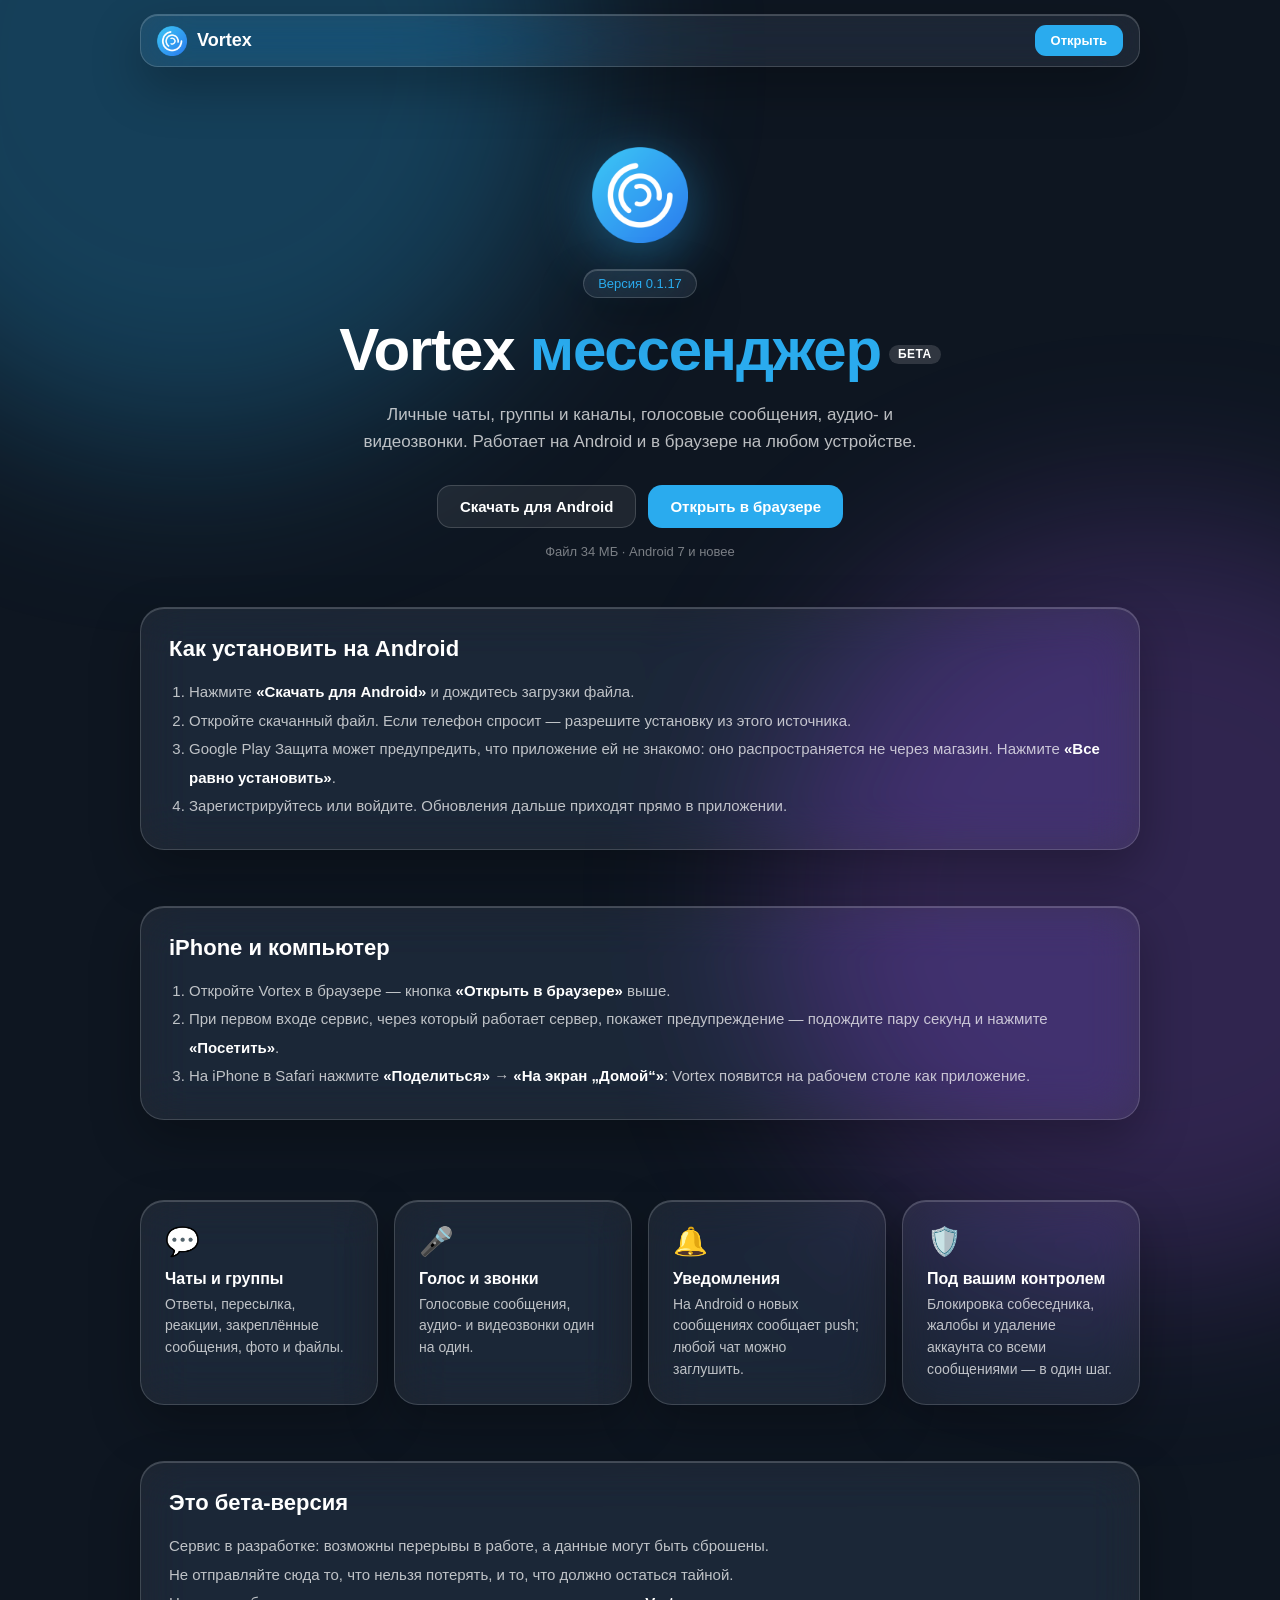
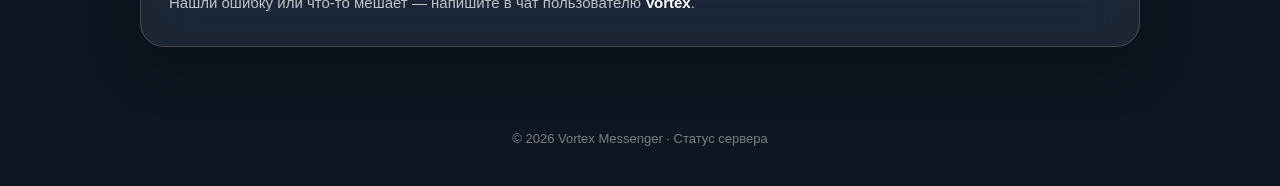
==== index.html @ 45555241 "Vortex 0.1.17" ====
<!DOCTYPE html>
<html lang="ru">
<head>
  <meta charset="UTF-8">
  <meta name="viewport" content="width=device-width, initial-scale=1.0">
  <title>Vortex — мессенджер</title>
  <meta name="description" content="Vortex — мессенджер с чатами, группами, каналами, голосовыми сообщениями и звонками.">
  <meta property="og:title" content="Vortex — мессенджер">
  <meta property="og:description" content="Чаты, группы, каналы, голосовые и звонки. Установите приложение или откройте в браузере.">
  <meta property="og:image" content="icons/Icon-512.png">
  <!-- Served at /info, so every address here is absolute -->
  <link rel="icon" type="image/png" href="favicon.png">
  <link rel="stylesheet" href="landing.css">
  <style>
    .hero img.mark { width: 96px; height: 96px; margin-bottom: 22px; filter: drop-shadow(0 12px 30px rgba(42,171,238,.45)); }
    .beta { display: inline-block; margin-left: 8px; padding: 3px 9px; border-radius: 999px; font-size: 12px; font-weight: 700;
            color: #fff; background: rgba(255,255,255,.14); vertical-align: middle; letter-spacing: .04em; }
  </style>
</head>
<body>
<nav><div class="nav-inner glass">
  <a href="./" class="logo"><img src="icons/Icon-192.png" alt="">Vortex</a>
  <a href="https://vortex-msg.fxtun.ru/" class="btn primary small">Открыть</a>
</div></nav>

<div class="wrap">
  <section class="hero">
    <img class="mark" src="icons/Icon-512.png" alt="">
    <div><div class="tag glass" id="version">Версия 0.1.17</div></div>
    <h1>Vortex <span>мессенджер</span><span class="beta">БЕТА</span></h1>
    <p class="lead">Личные чаты, группы и каналы, голосовые сообщения, аудио- и видеозвонки. Работает на Android и в браузере на любом устройстве.</p>
    <div class="actions">
      <a id="apk" class="btn primary" href="https://github.com/wwwmnl119-eng/vortex-app/releases/latest/download/vortex.apk">Скачать для Android</a>
      <a href="https://vortex-msg.fxtun.ru/" class="btn ghost" id="web">Открыть в браузере</a>
    </div>
    <p class="note" id="note">Файл 34 МБ · Android 7 и новее</p>
  </section>

  <section class="steps glass" id="android">
    <h2>Как установить на Android</h2>
    <ol>
      <li>Нажмите <b>«Скачать для Android»</b> и дождитесь загрузки файла.</li>
      <li>Откройте скачанный файл. Если телефон спросит — разрешите установку из этого источника.</li>
      <li>Google Play Защита может предупредить, что приложение ей не знакомо: оно распространяется не через магазин. Нажмите <b>«Все равно установить»</b>.</li>
      <li>Зарегистрируйтесь или войдите. Обновления дальше приходят прямо в приложении.</li>
    </ol>
  </section>

  <section class="steps glass" id="ios">
    <h2>iPhone и компьютер</h2>
    <ol>
      <li>Откройте Vortex в браузере — кнопка <b>«Открыть в браузере»</b> выше.</li>
      <li>При первом входе сервис, через который работает сервер, покажет предупреждение — подождите пару секунд и нажмите <b>«Посетить»</b>.</li>
      <li>На iPhone в Safari нажмите <b>«Поделиться»</b> → <b>«На экран „Домой“»</b>: Vortex появится на рабочем столе как приложение.</li>
    </ol>
  </section>

  <section class="grid">
    <div class="card glass"><div class="ico">💬</div><h3>Чаты и группы</h3><p>Ответы, пересылка, реакции, закреплённые сообщения, фото и файлы.</p></div>
    <div class="card glass"><div class="ico">🎤</div><h3>Голос и звонки</h3><p>Голосовые сообщения, аудио- и видеозвонки один на один.</p></div>
    <div class="card glass"><div class="ico">🔔</div><h3>Уведомления</h3><p>На Android о новых сообщениях сообщает push; любой чат можно заглушить.</p></div>
    <div class="card glass"><div class="ico">🛡️</div><h3>Под вашим контролем</h3><p>Блокировка собеседника, жалобы и удаление аккаунта со всеми сообщениями — в один шаг.</p></div>
  </section>

  <section class="steps glass">
    <h2>Это бета-версия</h2>
    <ol style="list-style: none; padding-left: 0;">
      <li>Сервис в разработке: возможны перерывы в работе, а данные могут быть сброшены.</li>
      <li>Не отправляйте сюда то, что нельзя потерять, и то, что должно остаться тайной.</li>
      <li>Нашли ошибку или что-то мешает — напишите в чат пользователю <b>Vortex</b>.</li>
    </ol>
  </section>
</div>

<footer><div class="wrap"><p>© 2026 Vortex Messenger · <a href="status.html" style="color: inherit;">Статус сервера</a></p></div></footer>

<script>
  

  // Whoever is not on Android gets the browser version as the main button
  if (!/Android/i.test(navigator.userAgent)) {
    document.getElementById('web').className = 'btn primary';
    document.getElementById('apk').className = 'btn ghost';
  }
</script>
</body>
</html>
---- landing.css ----
* { margin: 0; padding: 0; box-sizing: border-box; }
:root { --blue: #2AABEE; --green: #4DCA88; --bg: #0E1621; --text: rgba(255,255,255,.72); --glass: rgba(255,255,255,.07); --edge: rgba(255,255,255,.16); }
body { font-family: -apple-system, 'Segoe UI', Roboto, sans-serif; background: var(--bg); color: #fff; min-height: 100vh; overflow-x: hidden; }
/* Soft colour blobs behind the glass panels */
body::before, body::after { content: ''; position: fixed; width: 60vmax; height: 60vmax; border-radius: 50%; filter: blur(90px); z-index: 0; pointer-events: none; }
body::before { top: -25vmax; left: -15vmax; background: rgba(42,171,238,.28); }
body::after { bottom: -30vmax; right: -20vmax; background: rgba(171,92,247,.22); }
a { color: inherit; text-decoration: none; }
.wrap { max-width: 1040px; margin: 0 auto; padding: 0 20px; position: relative; z-index: 1; }
.glass { background: var(--glass); border: 1px solid var(--edge); border-radius: 24px; backdrop-filter: blur(24px) saturate(160%); -webkit-backdrop-filter: blur(24px) saturate(160%); box-shadow: inset 0 1px 0 rgba(255,255,255,.18), 0 20px 50px rgba(0,0,0,.28); }
nav { position: sticky; top: 14px; z-index: 10; margin: 14px auto 0; max-width: 1040px; padding: 0 20px; }
.nav-inner { display: flex; align-items: center; justify-content: space-between; gap: 12px; padding: 10px 16px; border-radius: 18px; }
.logo { display: flex; align-items: center; gap: 10px; font-weight: 700; font-size: 18px; }
.logo img { width: 30px; height: 30px; }
.links { display: flex; gap: 20px; font-size: 14px; color: var(--text); }
.links a:hover, .links a.active { color: #fff; }
.btn { display: inline-flex; align-items: center; gap: 8px; padding: 12px 22px; border-radius: 14px; font-weight: 600; font-size: 15px; transition: transform .15s; }
.btn:hover { transform: translateY(-2px); }
.btn.primary { background: var(--blue); color: #fff; }
.btn.ghost { background: var(--glass); border: 1px solid var(--edge); }
.btn.small { padding: 8px 16px; font-size: 13px; border-radius: 11px; }
.btn[aria-disabled="true"] { opacity: .5; pointer-events: none; }
.hero { padding: 80px 0 48px; text-align: center; }
.tag { display: inline-block; padding: 6px 14px; border-radius: 999px; font-size: 13px; color: var(--blue); margin-bottom: 20px; }
h1 { font-size: clamp(34px, 6vw, 60px); line-height: 1.08; font-weight: 800; letter-spacing: -.02em; margin-bottom: 18px; }
h1 span { color: var(--blue); }
.lead { color: var(--text); font-size: 17px; line-height: 1.6; max-width: 560px; margin: 0 auto 30px; }
.actions { display: flex; gap: 12px; justify-content: center; flex-wrap: wrap; }
.note { color: rgba(255,255,255,.45); font-size: 13px; margin-top: 16px; }
.grid { display: grid; grid-template-columns: repeat(auto-fit, minmax(230px, 1fr)); gap: 16px; padding: 24px 0 56px; }
.card { padding: 24px; }
.card .ico { font-size: 28px; margin-bottom: 12px; }
.card h3 { font-size: 16px; margin-bottom: 6px; }
.card p { color: var(--text); font-size: 14px; line-height: 1.55; }
.steps { padding: 28px; margin-bottom: 56px; }
.steps h2 { font-size: 22px; margin-bottom: 16px; }
.steps ol { padding-left: 20px; color: var(--text); line-height: 1.9; font-size: 15px; }
.steps b { color: #fff; }
footer { padding: 28px 0 40px; text-align: center; color: rgba(255,255,255,.45); font-size: 13px; }
footer .links { justify-content: center; margin-bottom: 10px; }
@media (max-width: 640px) { nav .links { display: none; } .hero { padding-top: 56px; } }
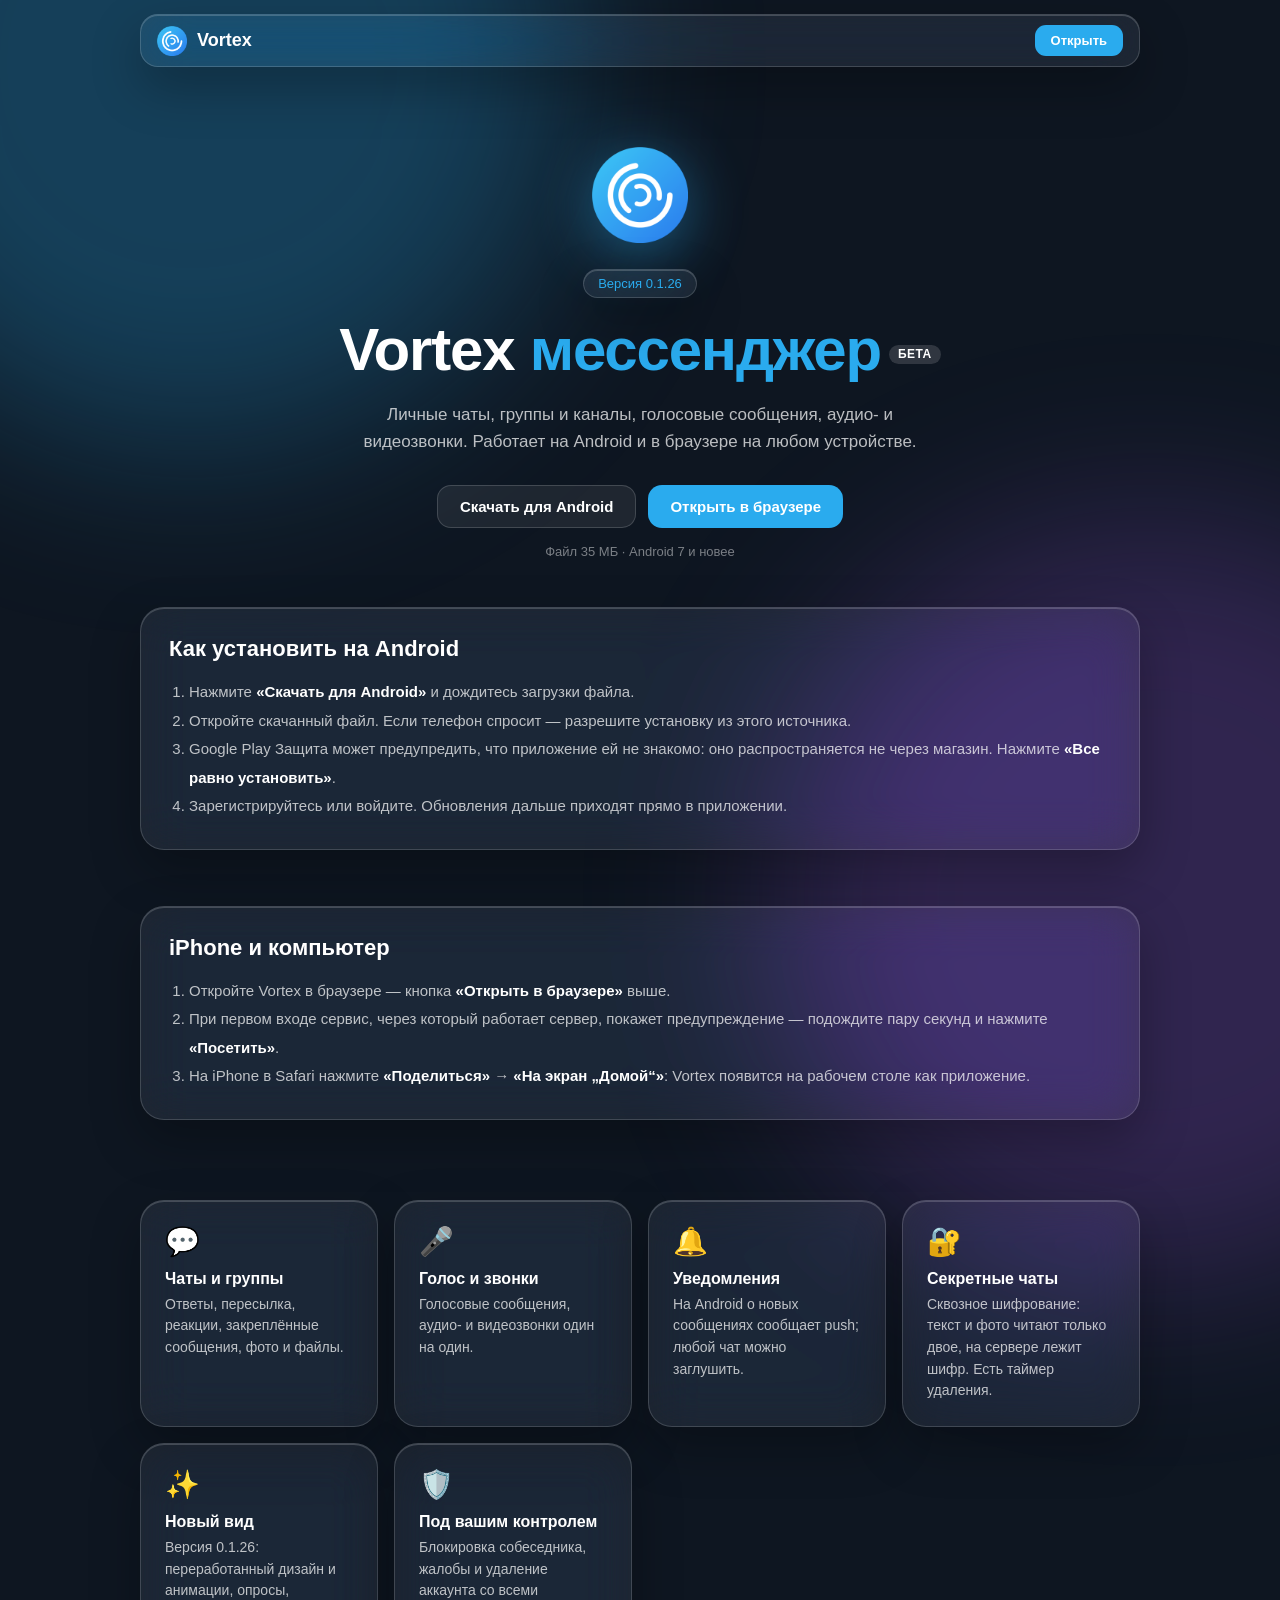
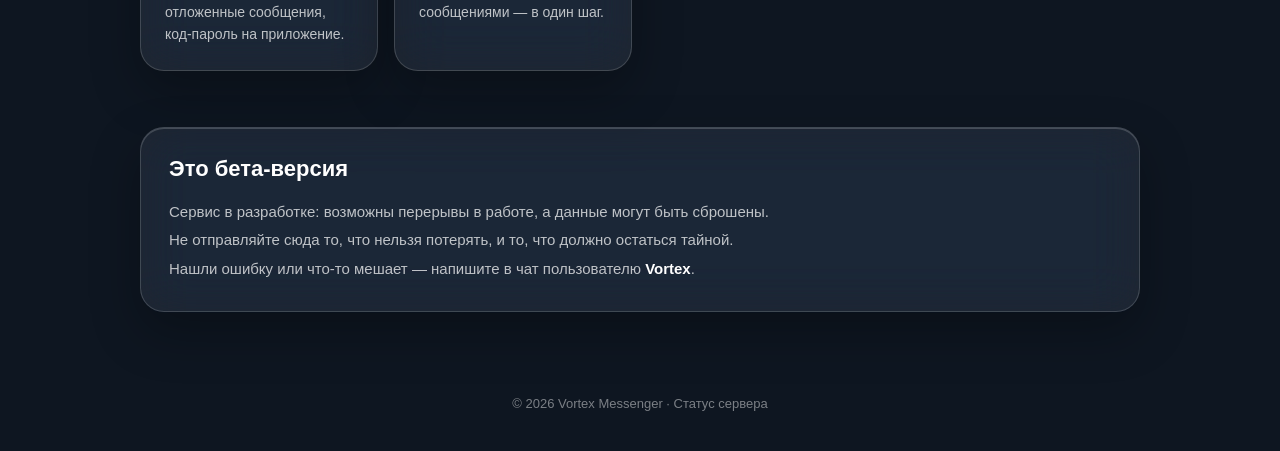
==== commit 4b5b9de8: "Vortex 0.1.26" ====
--- a/index.html
+++ b/index.html
@@ -26,14 +26,14 @@
 <div class="wrap">
   <section class="hero">
     <img class="mark" src="icons/Icon-512.png" alt="">
-    <div><div class="tag glass" id="version">Версия 0.1.17</div></div>
+    <div><div class="tag glass" id="version">Версия 0.1.26</div></div>
     <h1>Vortex <span>мессенджер</span><span class="beta">БЕТА</span></h1>
     <p class="lead">Личные чаты, группы и каналы, голосовые сообщения, аудио- и видеозвонки. Работает на Android и в браузере на любом устройстве.</p>
     <div class="actions">
       <a id="apk" class="btn primary" href="https://github.com/wwwmnl119-eng/vortex-app/releases/latest/download/vortex.apk">Скачать для Android</a>
       <a href="https://vortex-msg.fxtun.ru/" class="btn ghost" id="web">Открыть в браузере</a>
     </div>
-    <p class="note" id="note">Файл 34 МБ · Android 7 и новее</p>
+    <p class="note" id="note">Файл 35 МБ · Android 7 и новее</p>
   </section>
 
   <section class="steps glass" id="android">
@@ -59,6 +59,8 @@
     <div class="card glass"><div class="ico">💬</div><h3>Чаты и группы</h3><p>Ответы, пересылка, реакции, закреплённые сообщения, фото и файлы.</p></div>
     <div class="card glass"><div class="ico">🎤</div><h3>Голос и звонки</h3><p>Голосовые сообщения, аудио- и видеозвонки один на один.</p></div>
     <div class="card glass"><div class="ico">🔔</div><h3>Уведомления</h3><p>На Android о новых сообщениях сообщает push; любой чат можно заглушить.</p></div>
+    <div class="card glass"><div class="ico">🔐</div><h3>Секретные чаты</h3><p>Сквозное шифрование: текст и фото читают только двое, на сервере лежит шифр. Есть таймер удаления.</p></div>
+    <div class="card glass"><div class="ico">✨</div><h3>Новый вид</h3><p>Версия 0.1.26: переработанный дизайн и анимации, опросы, отложенные сообщения, код-пароль на приложение.</p></div>
     <div class="card glass"><div class="ico">🛡️</div><h3>Под вашим контролем</h3><p>Блокировка собеседника, жалобы и удаление аккаунта со всеми сообщениями — в один шаг.</p></div>
   </section>
 
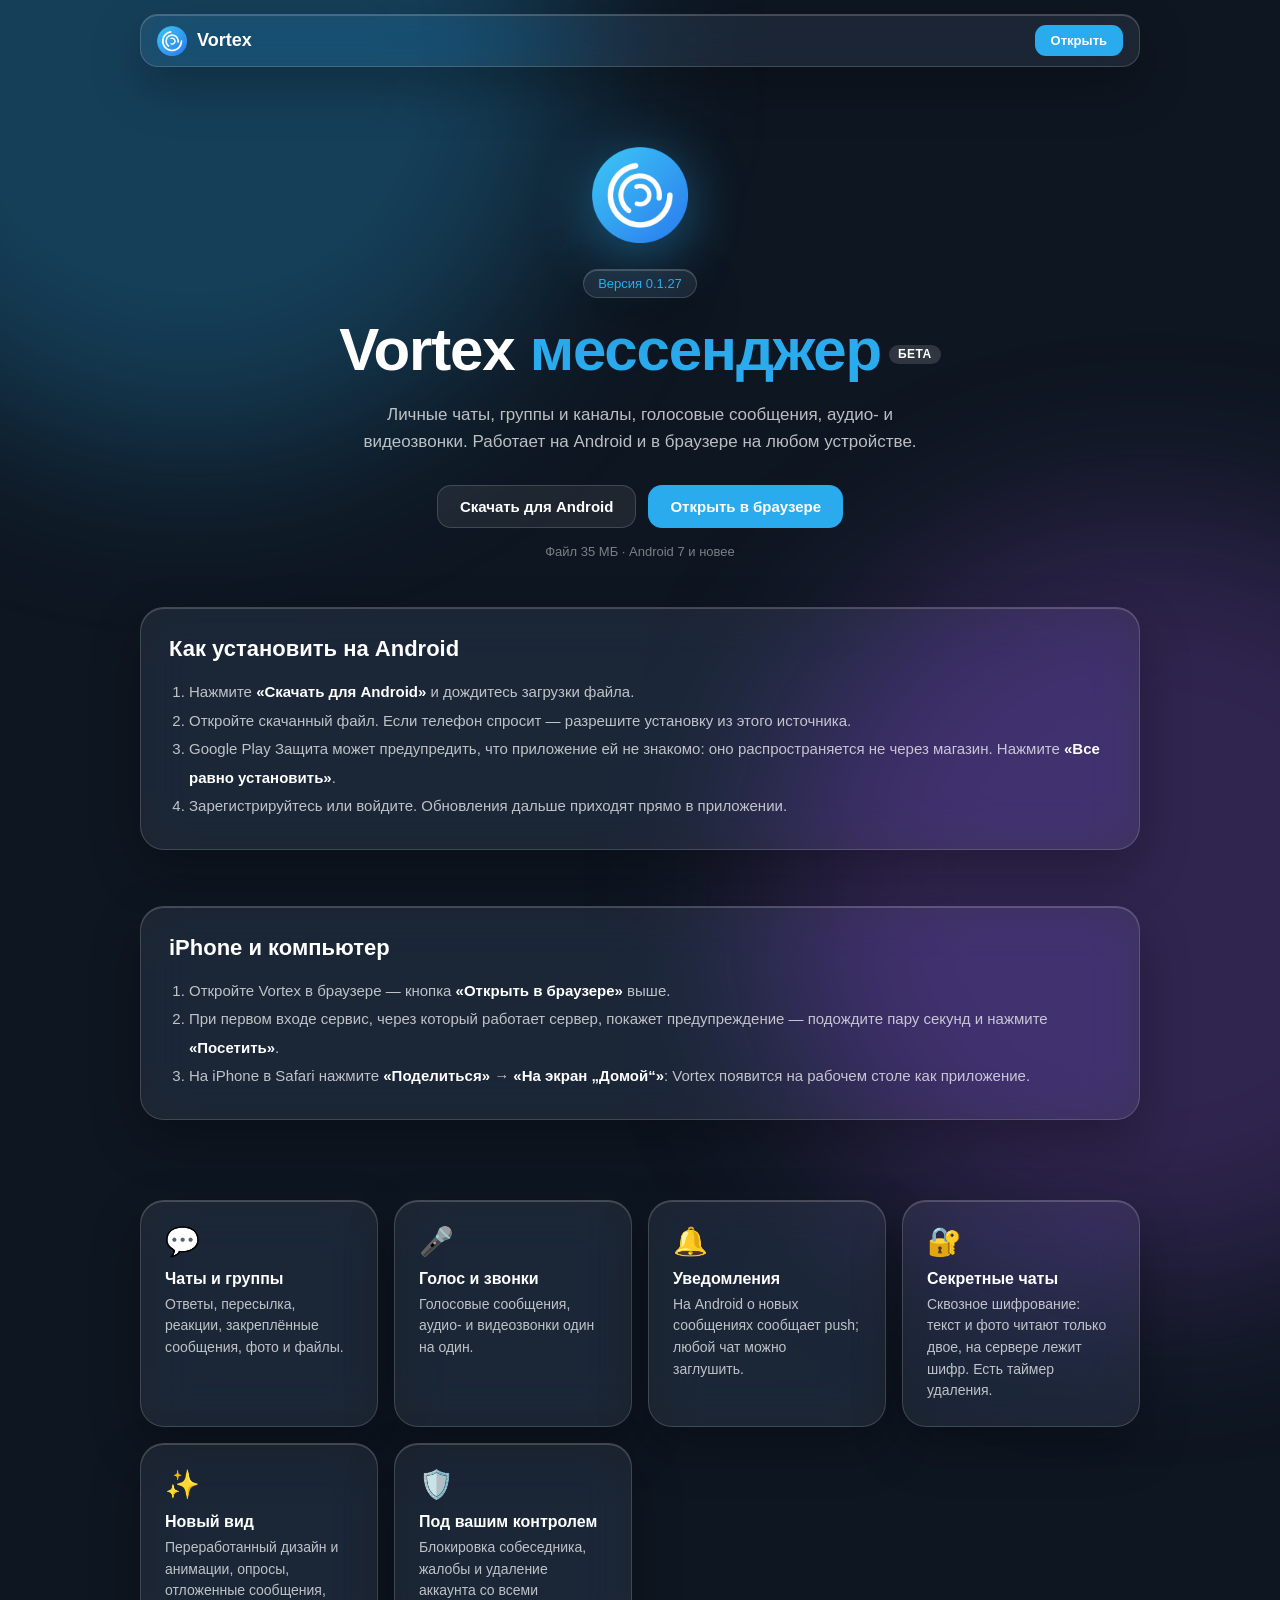
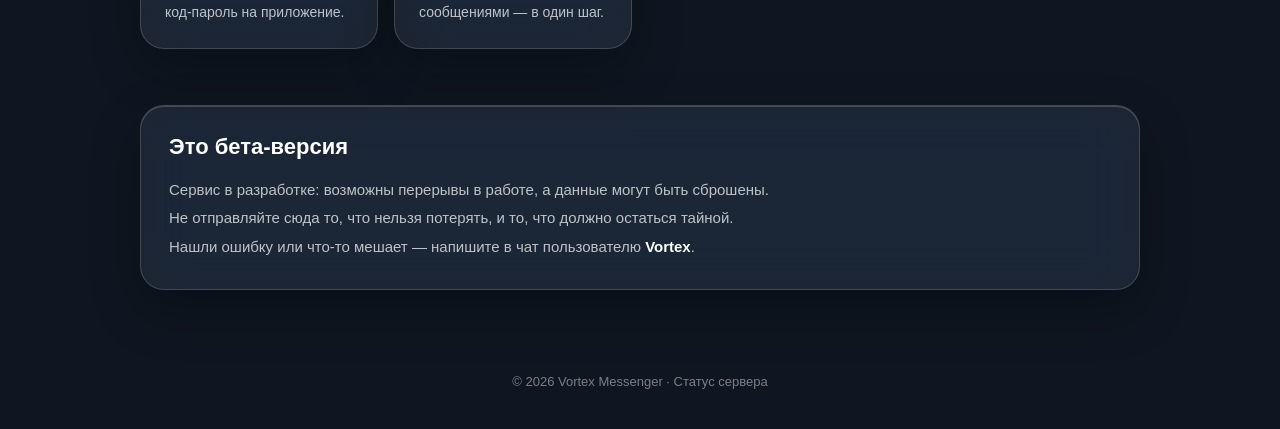
==== commit 69654ad1: "Vortex 0.1.27" ====
--- a/index.html
+++ b/index.html
@@ -26,7 +26,7 @@
 <div class="wrap">
   <section class="hero">
     <img class="mark" src="icons/Icon-512.png" alt="">
-    <div><div class="tag glass" id="version">Версия 0.1.26</div></div>
+    <div><div class="tag glass" id="version">Версия 0.1.27</div></div>
     <h1>Vortex <span>мессенджер</span><span class="beta">БЕТА</span></h1>
     <p class="lead">Личные чаты, группы и каналы, голосовые сообщения, аудио- и видеозвонки. Работает на Android и в браузере на любом устройстве.</p>
     <div class="actions">
@@ -60,7 +60,7 @@
     <div class="card glass"><div class="ico">🎤</div><h3>Голос и звонки</h3><p>Голосовые сообщения, аудио- и видеозвонки один на один.</p></div>
     <div class="card glass"><div class="ico">🔔</div><h3>Уведомления</h3><p>На Android о новых сообщениях сообщает push; любой чат можно заглушить.</p></div>
     <div class="card glass"><div class="ico">🔐</div><h3>Секретные чаты</h3><p>Сквозное шифрование: текст и фото читают только двое, на сервере лежит шифр. Есть таймер удаления.</p></div>
-    <div class="card glass"><div class="ico">✨</div><h3>Новый вид</h3><p>Версия 0.1.26: переработанный дизайн и анимации, опросы, отложенные сообщения, код-пароль на приложение.</p></div>
+    <div class="card glass"><div class="ico">✨</div><h3>Новый вид</h3><p>Переработанный дизайн и анимации, опросы, отложенные сообщения, код-пароль на приложение.</p></div>
     <div class="card glass"><div class="ico">🛡️</div><h3>Под вашим контролем</h3><p>Блокировка собеседника, жалобы и удаление аккаунта со всеми сообщениями — в один шаг.</p></div>
   </section>
 
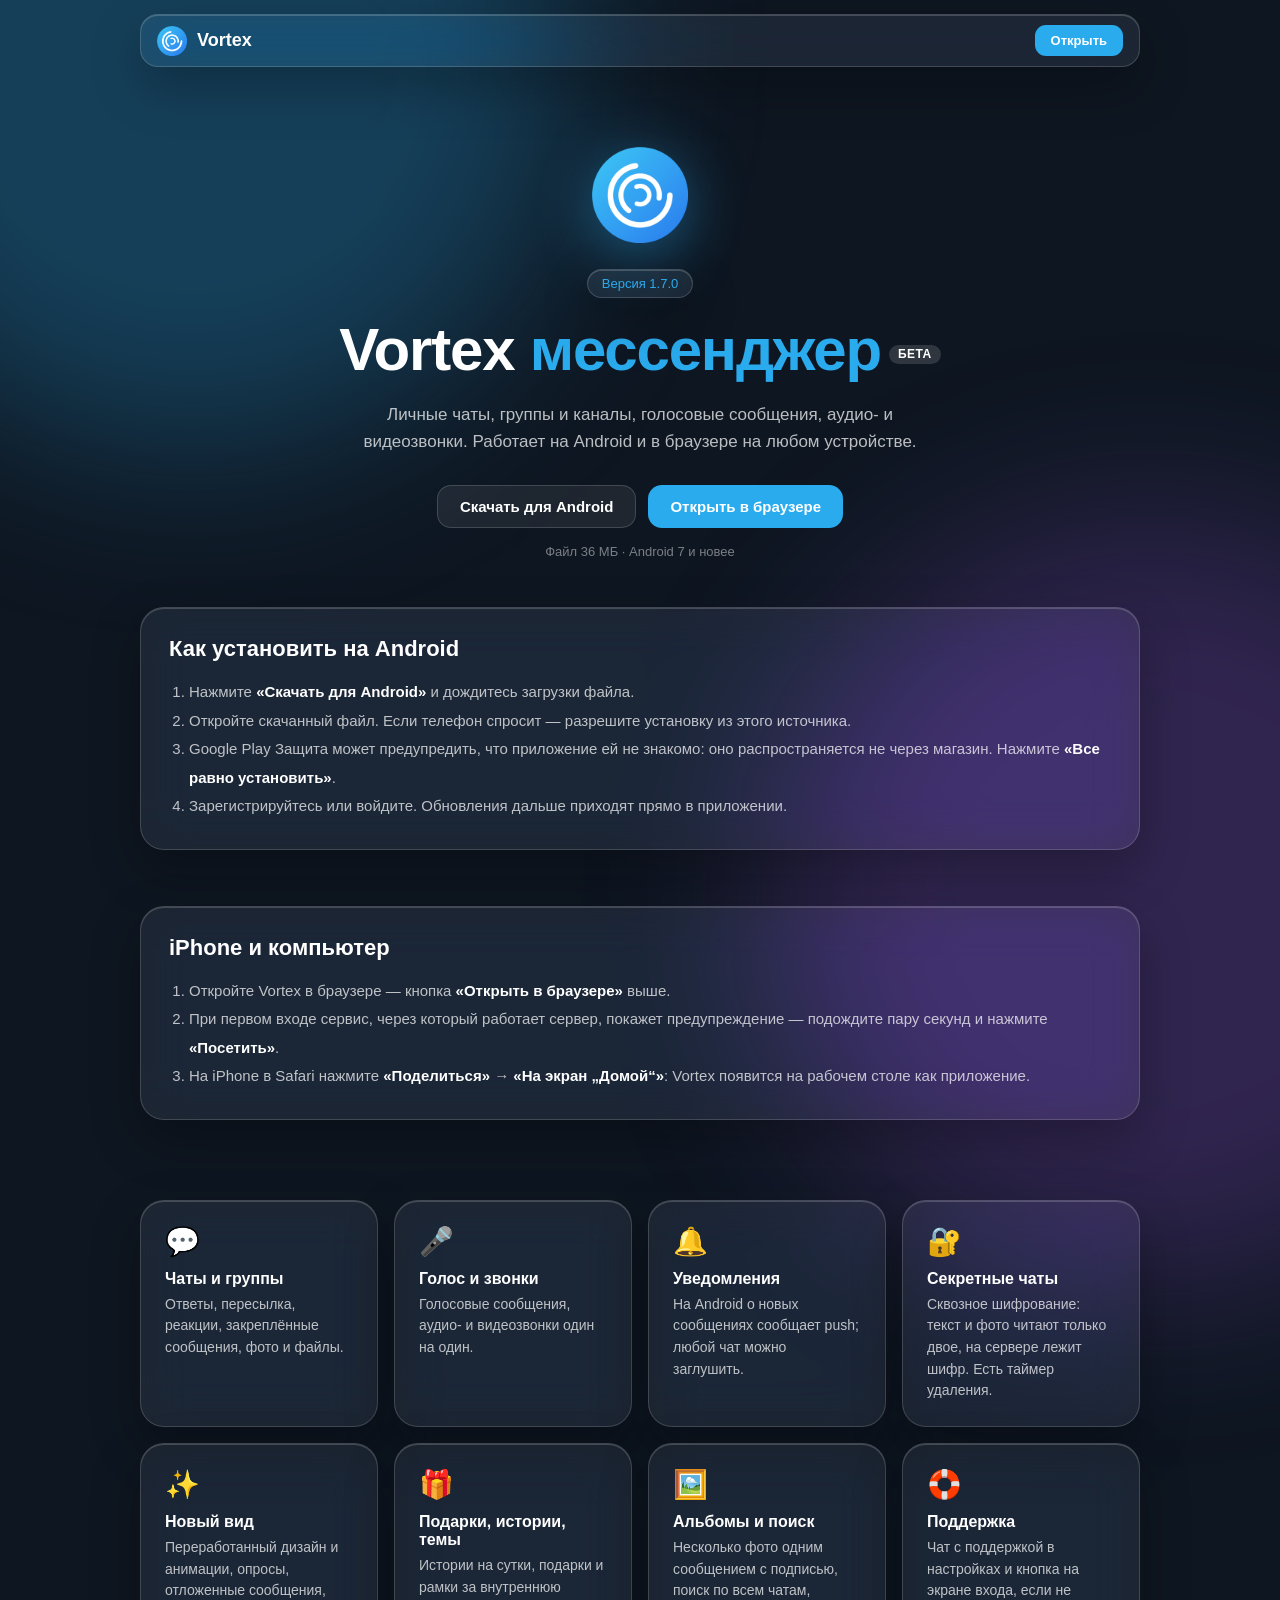
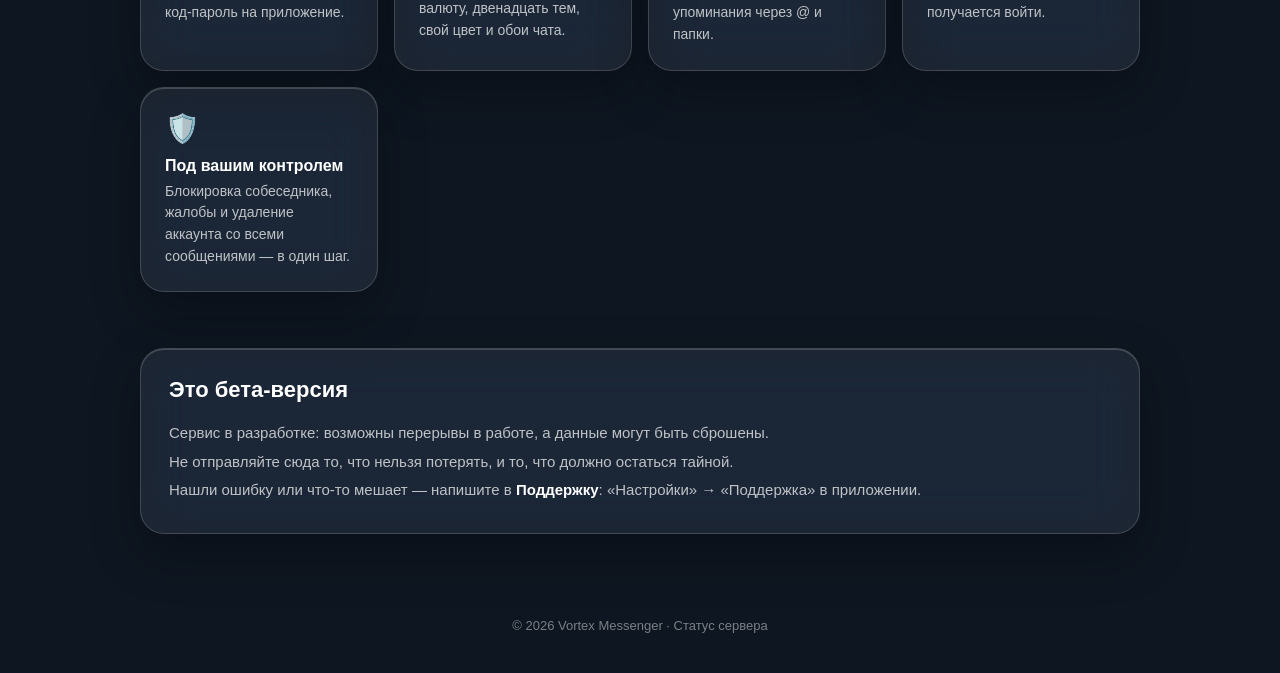
==== commit 40283eda: "Vortex 1.7.0" ====
--- a/index.html
+++ b/index.html
@@ -26,14 +26,14 @@
 <div class="wrap">
   <section class="hero">
     <img class="mark" src="icons/Icon-512.png" alt="">
-    <div><div class="tag glass" id="version">Версия 0.1.27</div></div>
+    <div><div class="tag glass" id="version">Версия 1.7.0</div></div>
     <h1>Vortex <span>мессенджер</span><span class="beta">БЕТА</span></h1>
     <p class="lead">Личные чаты, группы и каналы, голосовые сообщения, аудио- и видеозвонки. Работает на Android и в браузере на любом устройстве.</p>
     <div class="actions">
       <a id="apk" class="btn primary" href="https://github.com/wwwmnl119-eng/vortex-app/releases/latest/download/vortex.apk">Скачать для Android</a>
       <a href="https://vortex-msg.fxtun.ru/" class="btn ghost" id="web">Открыть в браузере</a>
     </div>
-    <p class="note" id="note">Файл 35 МБ · Android 7 и новее</p>
+    <p class="note" id="note">Файл 36 МБ · Android 7 и новее</p>
   </section>
 
   <section class="steps glass" id="android">
@@ -61,6 +61,9 @@
     <div class="card glass"><div class="ico">🔔</div><h3>Уведомления</h3><p>На Android о новых сообщениях сообщает push; любой чат можно заглушить.</p></div>
     <div class="card glass"><div class="ico">🔐</div><h3>Секретные чаты</h3><p>Сквозное шифрование: текст и фото читают только двое, на сервере лежит шифр. Есть таймер удаления.</p></div>
     <div class="card glass"><div class="ico">✨</div><h3>Новый вид</h3><p>Переработанный дизайн и анимации, опросы, отложенные сообщения, код-пароль на приложение.</p></div>
+    <div class="card glass"><div class="ico">🎁</div><h3>Подарки, истории, темы</h3><p>Истории на сутки, подарки и рамки за внутреннюю валюту, двенадцать тем, свой цвет и обои чата.</p></div>
+    <div class="card glass"><div class="ico">🖼️</div><h3>Альбомы и поиск</h3><p>Несколько фото одним сообщением с подписью, поиск по всем чатам, упоминания через @ и папки.</p></div>
+    <div class="card glass"><div class="ico">🛟</div><h3>Поддержка</h3><p>Чат с поддержкой в настройках и кнопка на экране входа, если не получается войти.</p></div>
     <div class="card glass"><div class="ico">🛡️</div><h3>Под вашим контролем</h3><p>Блокировка собеседника, жалобы и удаление аккаунта со всеми сообщениями — в один шаг.</p></div>
   </section>
 
@@ -69,7 +72,7 @@
     <ol style="list-style: none; padding-left: 0;">
       <li>Сервис в разработке: возможны перерывы в работе, а данные могут быть сброшены.</li>
       <li>Не отправляйте сюда то, что нельзя потерять, и то, что должно остаться тайной.</li>
-      <li>Нашли ошибку или что-то мешает — напишите в чат пользователю <b>Vortex</b>.</li>
+      <li>Нашли ошибку или что-то мешает — напишите в <b>Поддержку</b>: «Настройки» → «Поддержка» в приложении.</li>
     </ol>
   </section>
 </div>
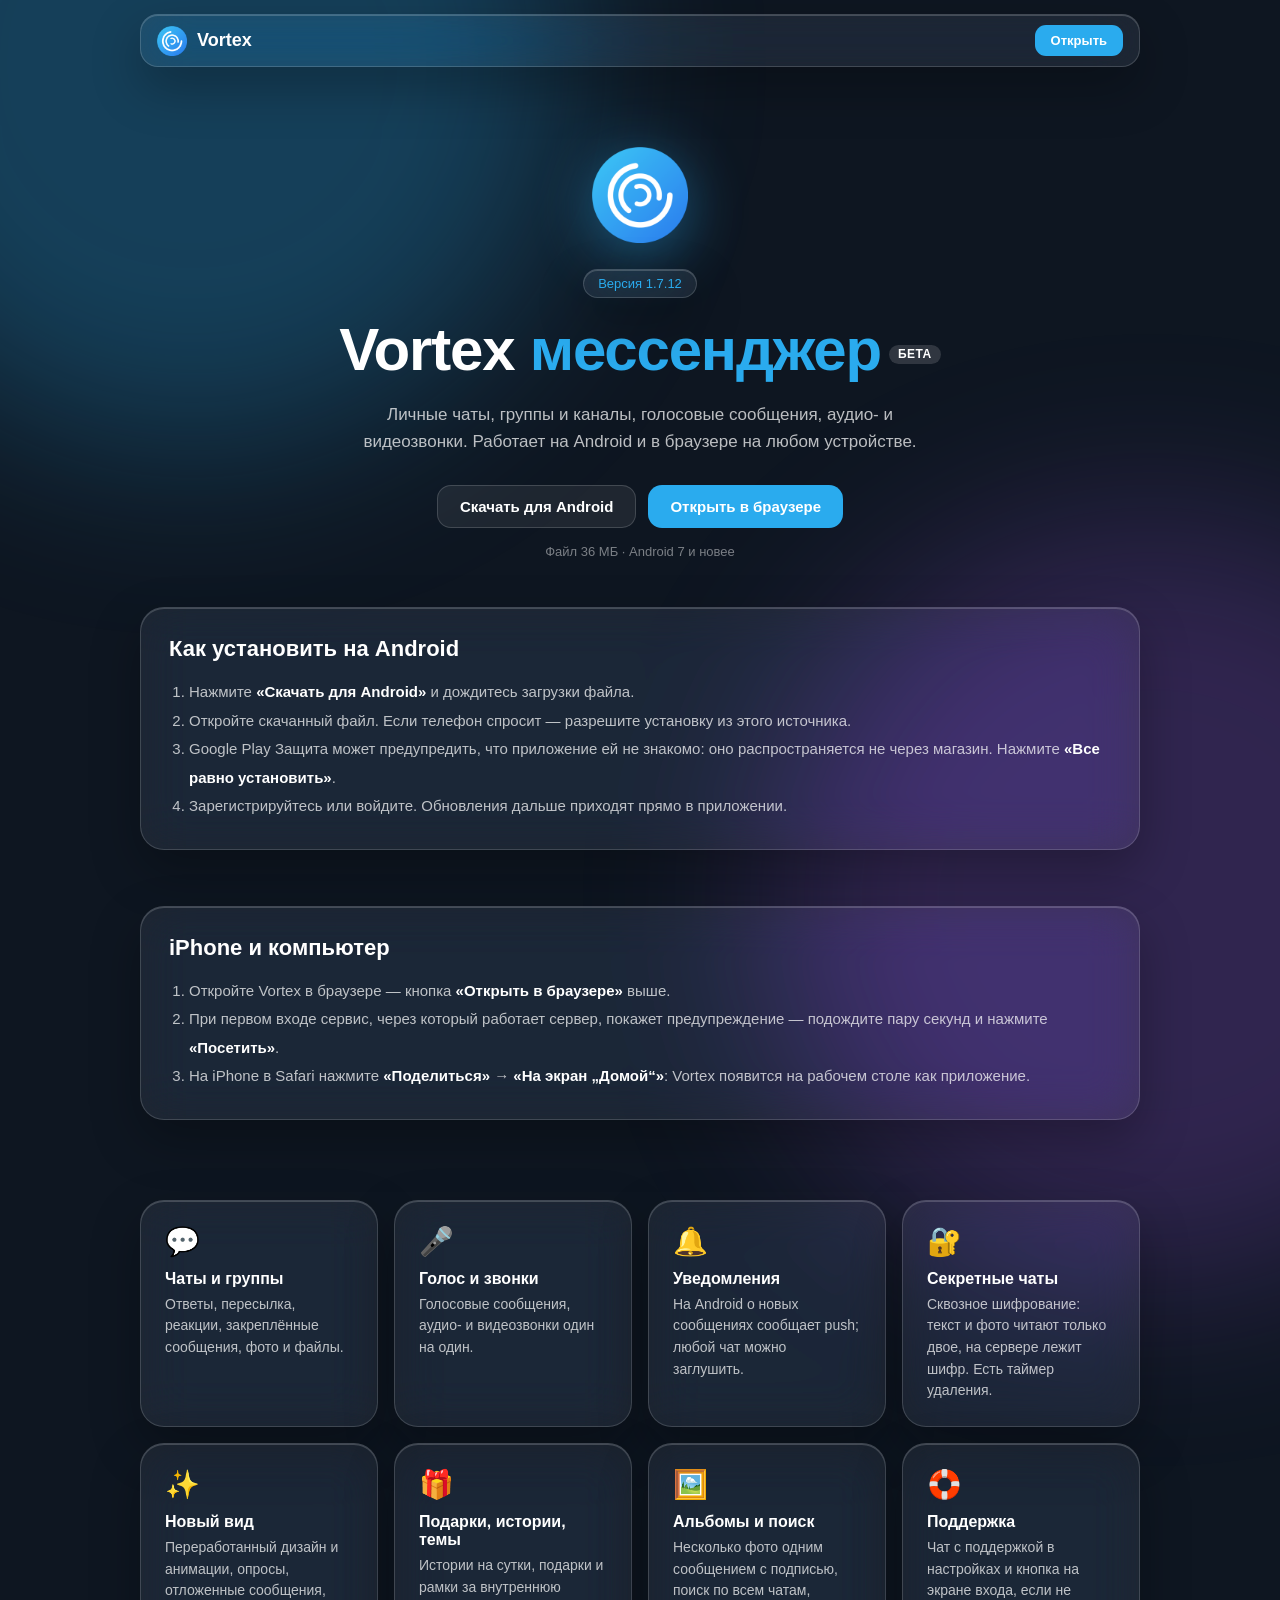
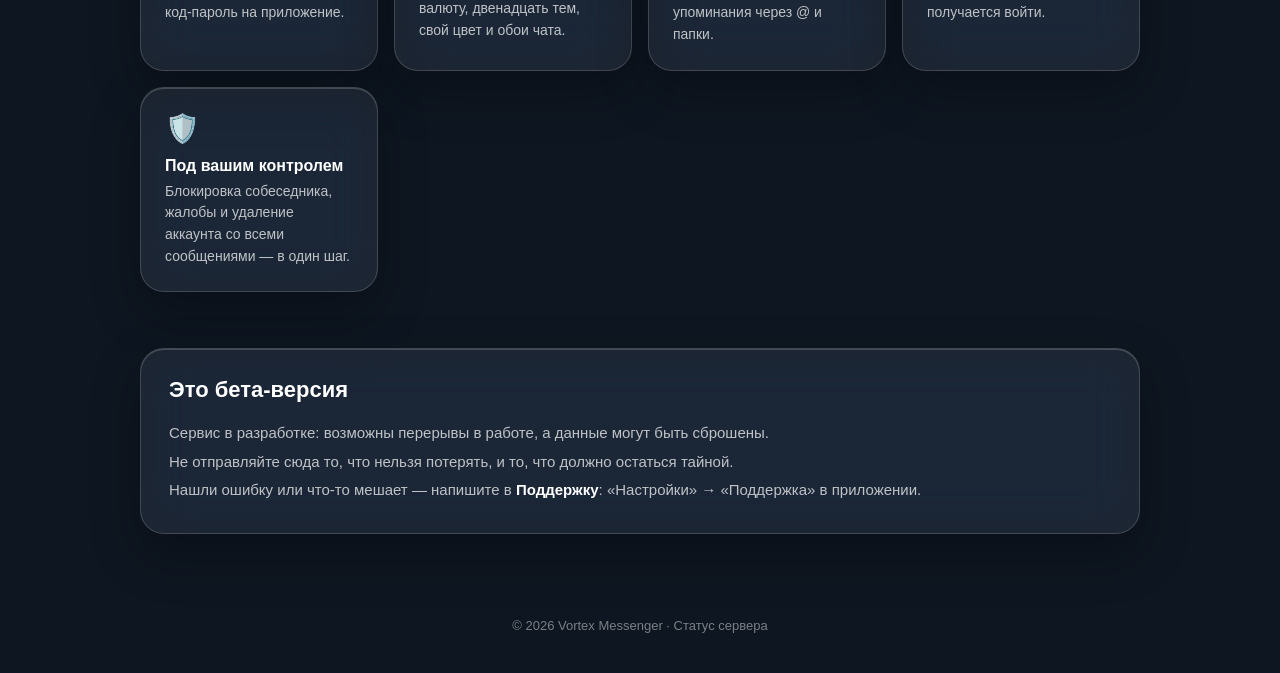
==== commit cdb94694: "Vortex 1.7.12" ====
--- a/index.html
+++ b/index.html
@@ -20,18 +20,18 @@
 <body>
 <nav><div class="nav-inner glass">
   <a href="./" class="logo"><img src="icons/Icon-192.png" alt="">Vortex</a>
-  <a href="https://vortex-msg.fxtun.ru/" class="btn primary small">Открыть</a>
+  <a href="https://usevortex.site/" class="btn primary small">Открыть</a>
 </div></nav>
 
 <div class="wrap">
   <section class="hero">
     <img class="mark" src="icons/Icon-512.png" alt="">
-    <div><div class="tag glass" id="version">Версия 1.7.0</div></div>
+    <div><div class="tag glass" id="version">Версия 1.7.12</div></div>
     <h1>Vortex <span>мессенджер</span><span class="beta">БЕТА</span></h1>
     <p class="lead">Личные чаты, группы и каналы, голосовые сообщения, аудио- и видеозвонки. Работает на Android и в браузере на любом устройстве.</p>
     <div class="actions">
       <a id="apk" class="btn primary" href="https://github.com/wwwmnl119-eng/vortex-app/releases/latest/download/vortex.apk">Скачать для Android</a>
-      <a href="https://vortex-msg.fxtun.ru/" class="btn ghost" id="web">Открыть в браузере</a>
+      <a href="https://usevortex.site/" class="btn ghost" id="web">Открыть в браузере</a>
     </div>
     <p class="note" id="note">Файл 36 МБ · Android 7 и новее</p>
   </section>
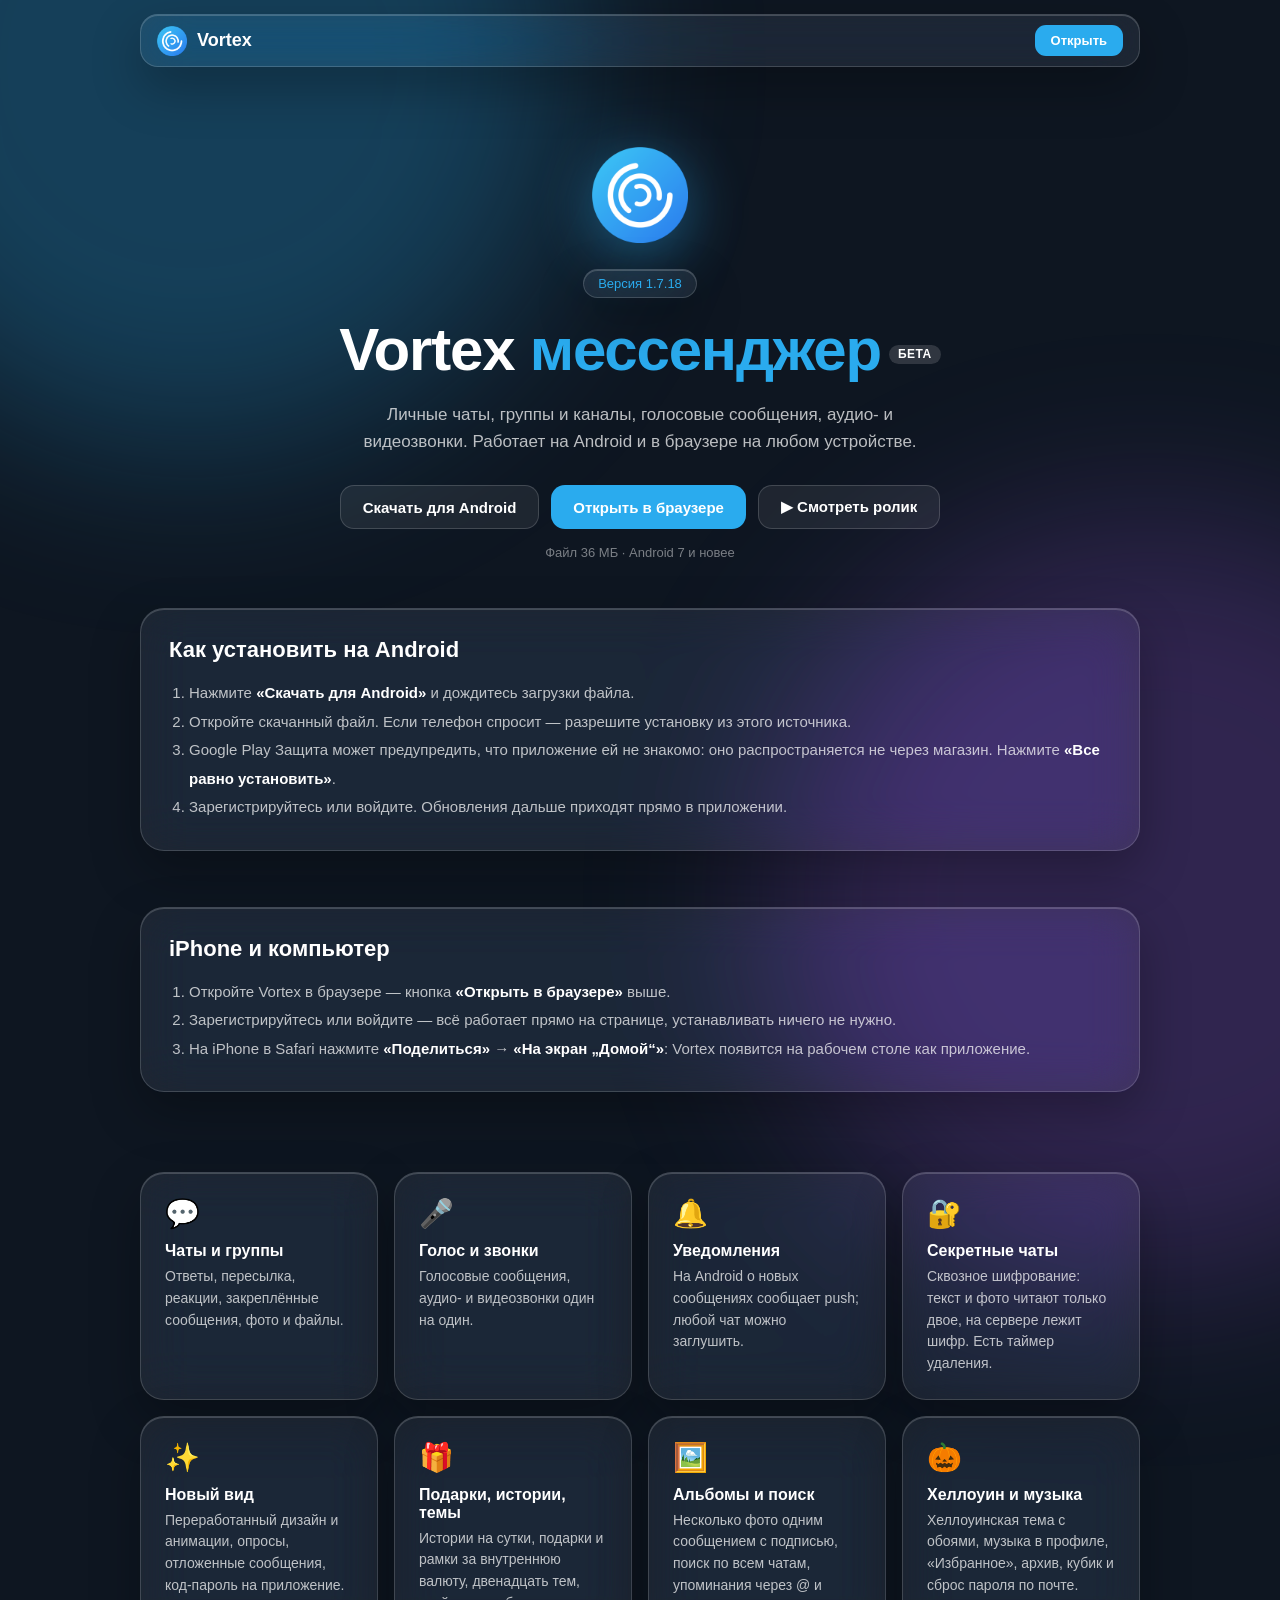
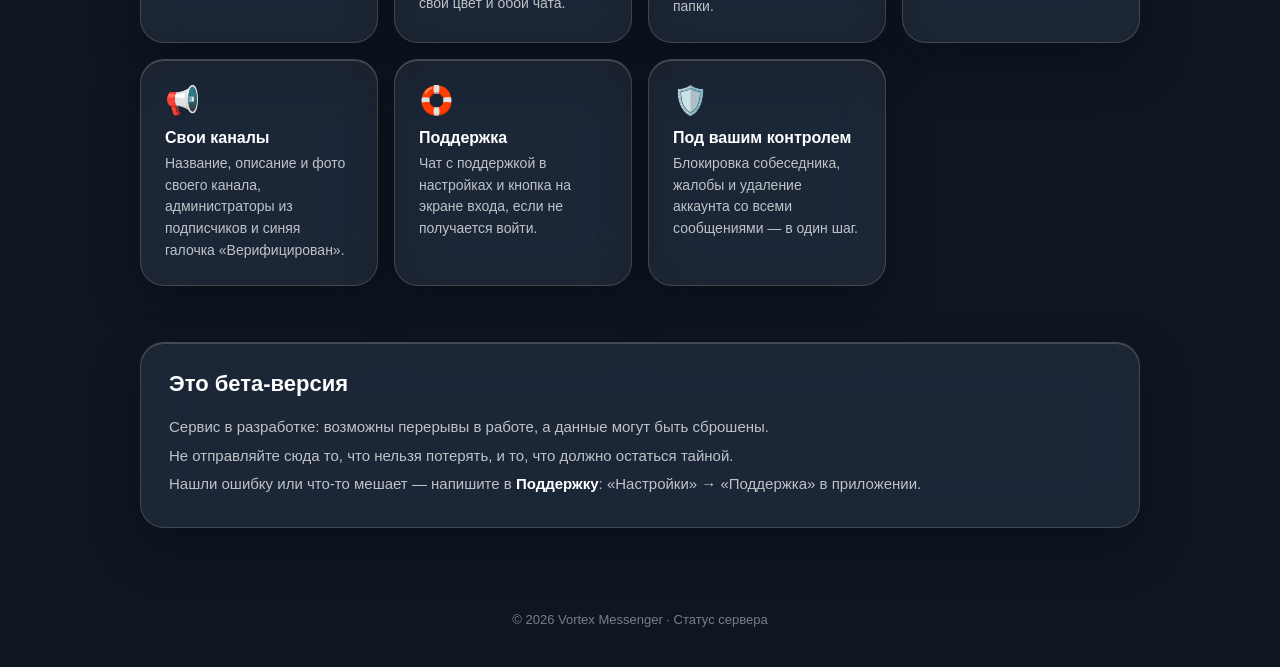
==== commit 1b1d7b5d: "Vortex 1.7.18" ====
--- a/index.html
+++ b/index.html
@@ -26,12 +26,13 @@
 <div class="wrap">
   <section class="hero">
     <img class="mark" src="icons/Icon-512.png" alt="">
-    <div><div class="tag glass" id="version">Версия 1.7.12</div></div>
+    <div><div class="tag glass" id="version">Версия 1.7.18</div></div>
     <h1>Vortex <span>мессенджер</span><span class="beta">БЕТА</span></h1>
     <p class="lead">Личные чаты, группы и каналы, голосовые сообщения, аудио- и видеозвонки. Работает на Android и в браузере на любом устройстве.</p>
     <div class="actions">
       <a id="apk" class="btn primary" href="https://github.com/wwwmnl119-eng/vortex-app/releases/latest/download/vortex.apk">Скачать для Android</a>
       <a href="https://usevortex.site/" class="btn ghost" id="web">Открыть в браузере</a>
+      <a href="https://usevortex.site/promo" class="btn ghost">▶ Смотреть ролик</a>
     </div>
     <p class="note" id="note">Файл 36 МБ · Android 7 и новее</p>
   </section>
@@ -50,7 +51,7 @@
     <h2>iPhone и компьютер</h2>
     <ol>
       <li>Откройте Vortex в браузере — кнопка <b>«Открыть в браузере»</b> выше.</li>
-      <li>При первом входе сервис, через который работает сервер, покажет предупреждение — подождите пару секунд и нажмите <b>«Посетить»</b>.</li>
+      <li>Зарегистрируйтесь или войдите — всё работает прямо на странице, устанавливать ничего не нужно.</li>
       <li>На iPhone в Safari нажмите <b>«Поделиться»</b> → <b>«На экран „Домой“»</b>: Vortex появится на рабочем столе как приложение.</li>
     </ol>
   </section>
@@ -63,6 +64,8 @@
     <div class="card glass"><div class="ico">✨</div><h3>Новый вид</h3><p>Переработанный дизайн и анимации, опросы, отложенные сообщения, код-пароль на приложение.</p></div>
     <div class="card glass"><div class="ico">🎁</div><h3>Подарки, истории, темы</h3><p>Истории на сутки, подарки и рамки за внутреннюю валюту, двенадцать тем, свой цвет и обои чата.</p></div>
     <div class="card glass"><div class="ico">🖼️</div><h3>Альбомы и поиск</h3><p>Несколько фото одним сообщением с подписью, поиск по всем чатам, упоминания через @ и папки.</p></div>
+    <div class="card glass"><div class="ico">🎃</div><h3>Хеллоуин и музыка</h3><p>Хеллоуинская тема с обоями, музыка в профиле, «Избранное», архив, кубик и сброс пароля по почте.</p></div>
+    <div class="card glass"><div class="ico">📢</div><h3>Свои каналы</h3><p>Название, описание и фото своего канала, администраторы из подписчиков и синяя галочка «Верифицирован».</p></div>
     <div class="card glass"><div class="ico">🛟</div><h3>Поддержка</h3><p>Чат с поддержкой в настройках и кнопка на экране входа, если не получается войти.</p></div>
     <div class="card glass"><div class="ico">🛡️</div><h3>Под вашим контролем</h3><p>Блокировка собеседника, жалобы и удаление аккаунта со всеми сообщениями — в один шаг.</p></div>
   </section>
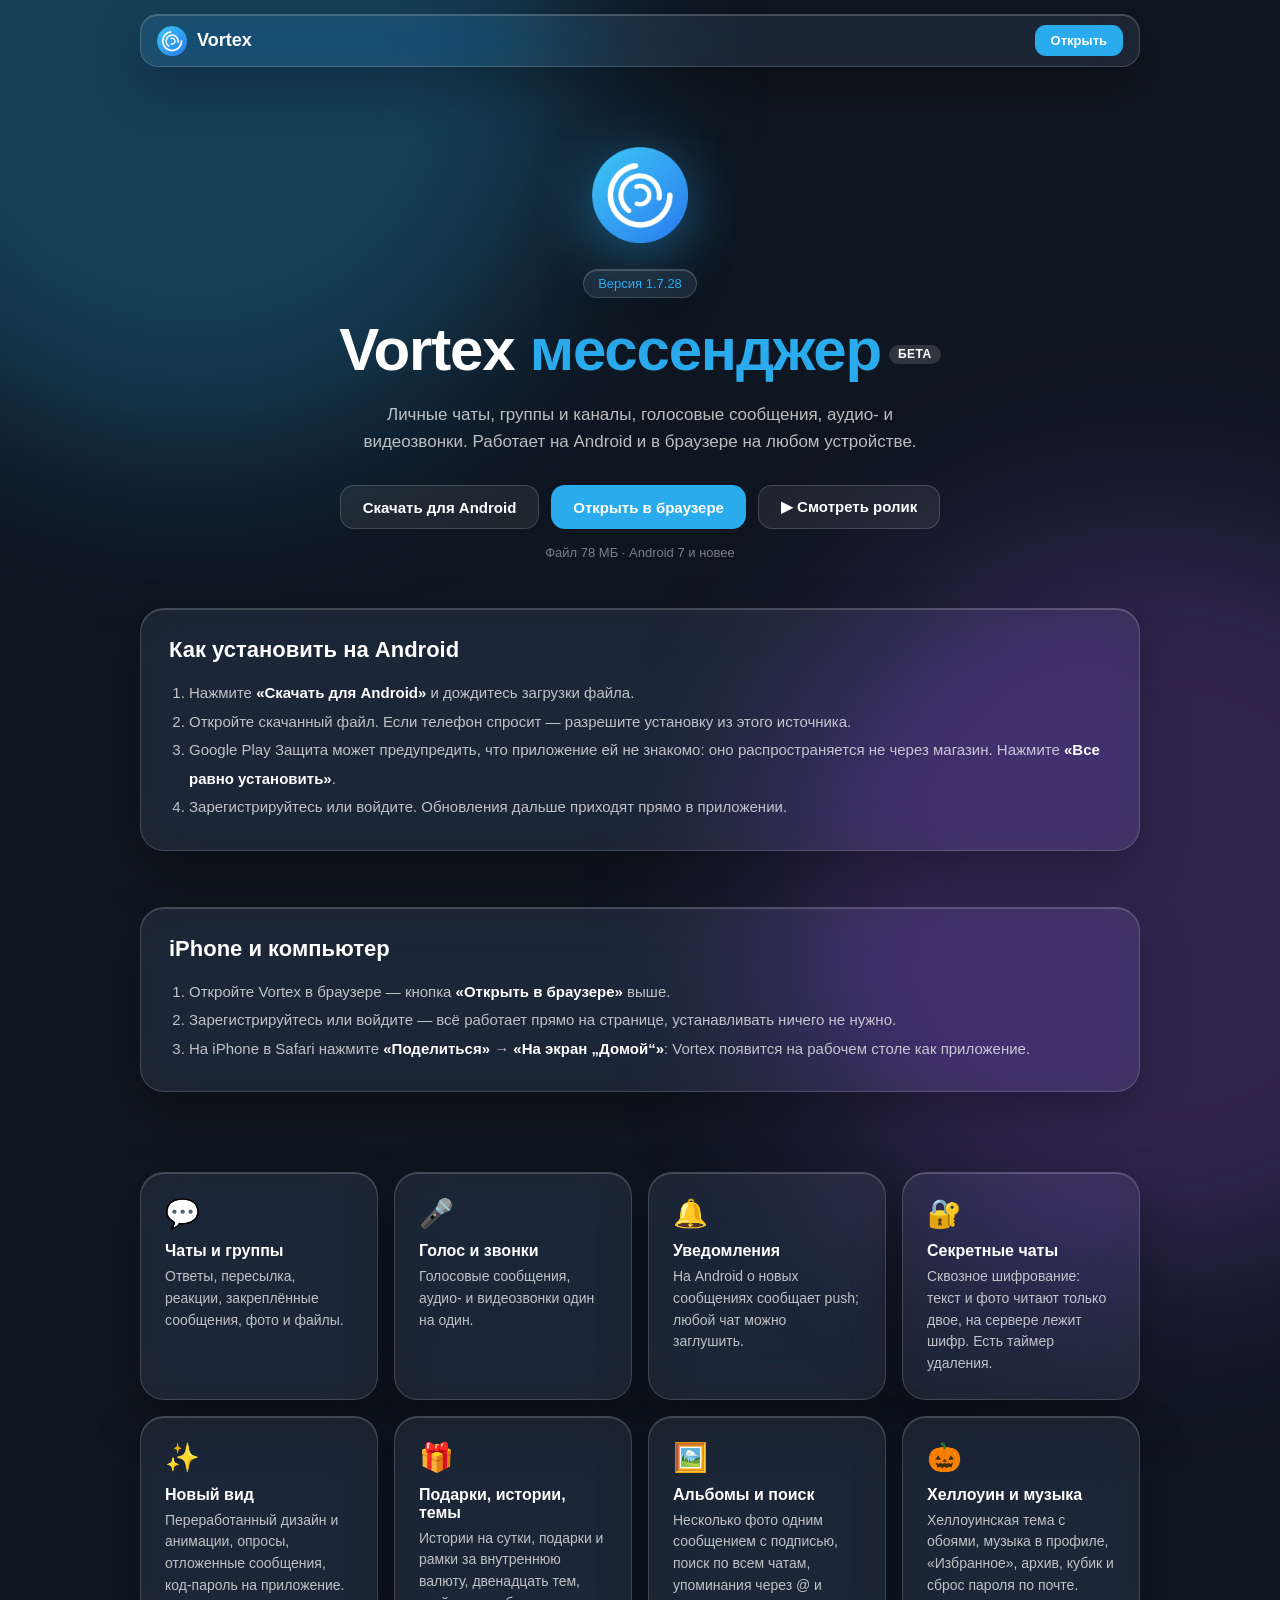
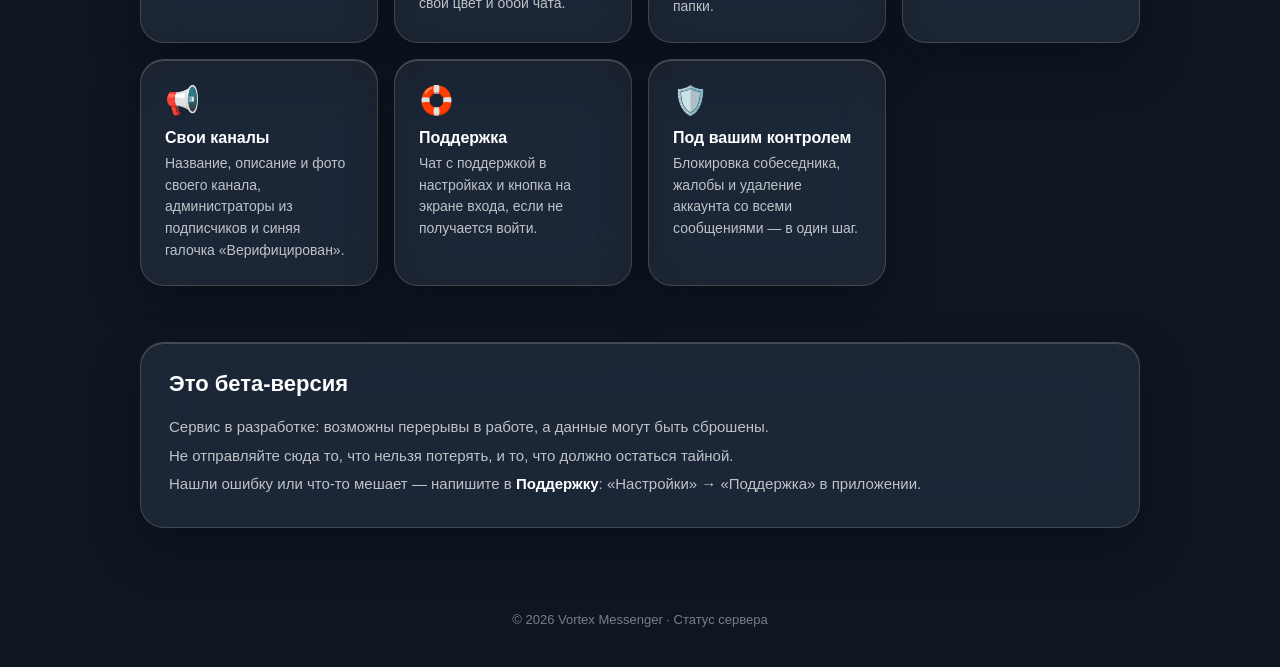
==== commit a318f30a: "Vortex 1.7.28" ====
--- a/index.html
+++ b/index.html
@@ -26,7 +26,7 @@
 <div class="wrap">
   <section class="hero">
     <img class="mark" src="icons/Icon-512.png" alt="">
-    <div><div class="tag glass" id="version">Версия 1.7.18</div></div>
+    <div><div class="tag glass" id="version">Версия 1.7.28</div></div>
     <h1>Vortex <span>мессенджер</span><span class="beta">БЕТА</span></h1>
     <p class="lead">Личные чаты, группы и каналы, голосовые сообщения, аудио- и видеозвонки. Работает на Android и в браузере на любом устройстве.</p>
     <div class="actions">
@@ -34,7 +34,7 @@
       <a href="https://usevortex.site/" class="btn ghost" id="web">Открыть в браузере</a>
       <a href="https://usevortex.site/promo" class="btn ghost">▶ Смотреть ролик</a>
     </div>
-    <p class="note" id="note">Файл 36 МБ · Android 7 и новее</p>
+    <p class="note" id="note">Файл 78 МБ · Android 7 и новее</p>
   </section>
 
   <section class="steps glass" id="android">
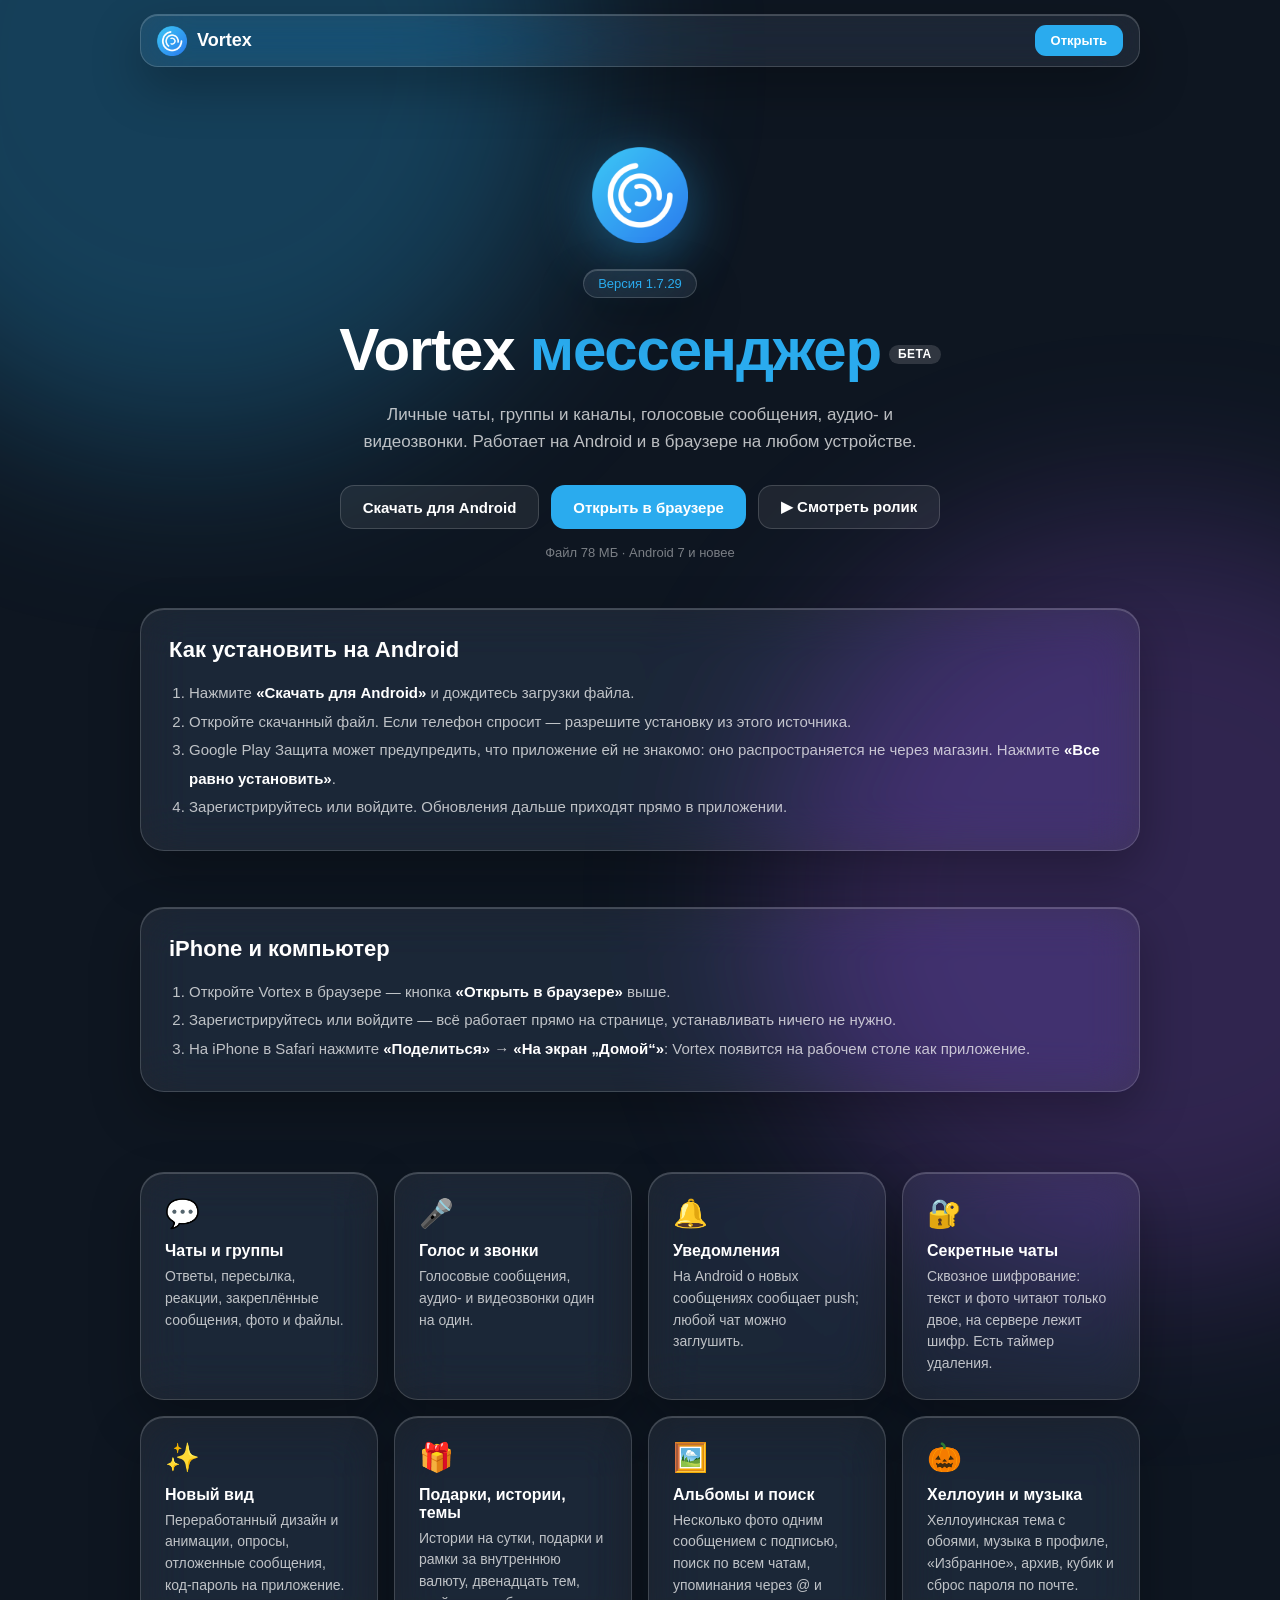
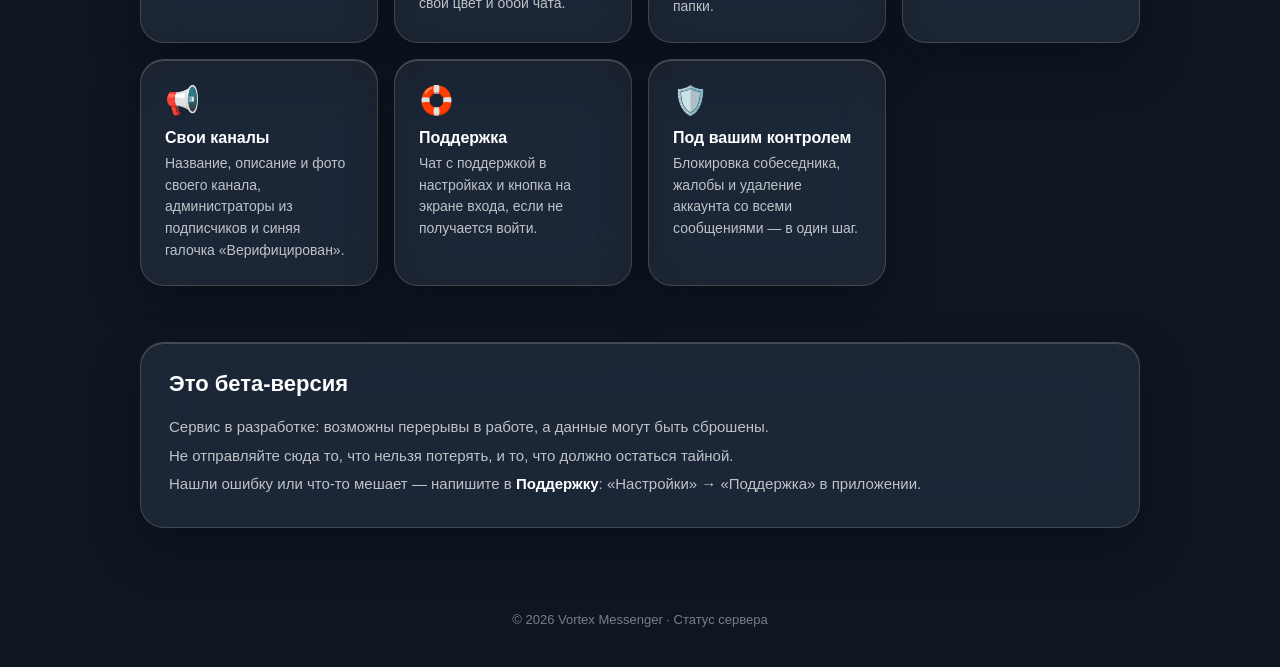
==== commit a3f55f35: "Vortex 1.7.29" ====
--- a/index.html
+++ b/index.html
@@ -26,7 +26,7 @@
 <div class="wrap">
   <section class="hero">
     <img class="mark" src="icons/Icon-512.png" alt="">
-    <div><div class="tag glass" id="version">Версия 1.7.28</div></div>
+    <div><div class="tag glass" id="version">Версия 1.7.29</div></div>
     <h1>Vortex <span>мессенджер</span><span class="beta">БЕТА</span></h1>
     <p class="lead">Личные чаты, группы и каналы, голосовые сообщения, аудио- и видеозвонки. Работает на Android и в браузере на любом устройстве.</p>
     <div class="actions">
